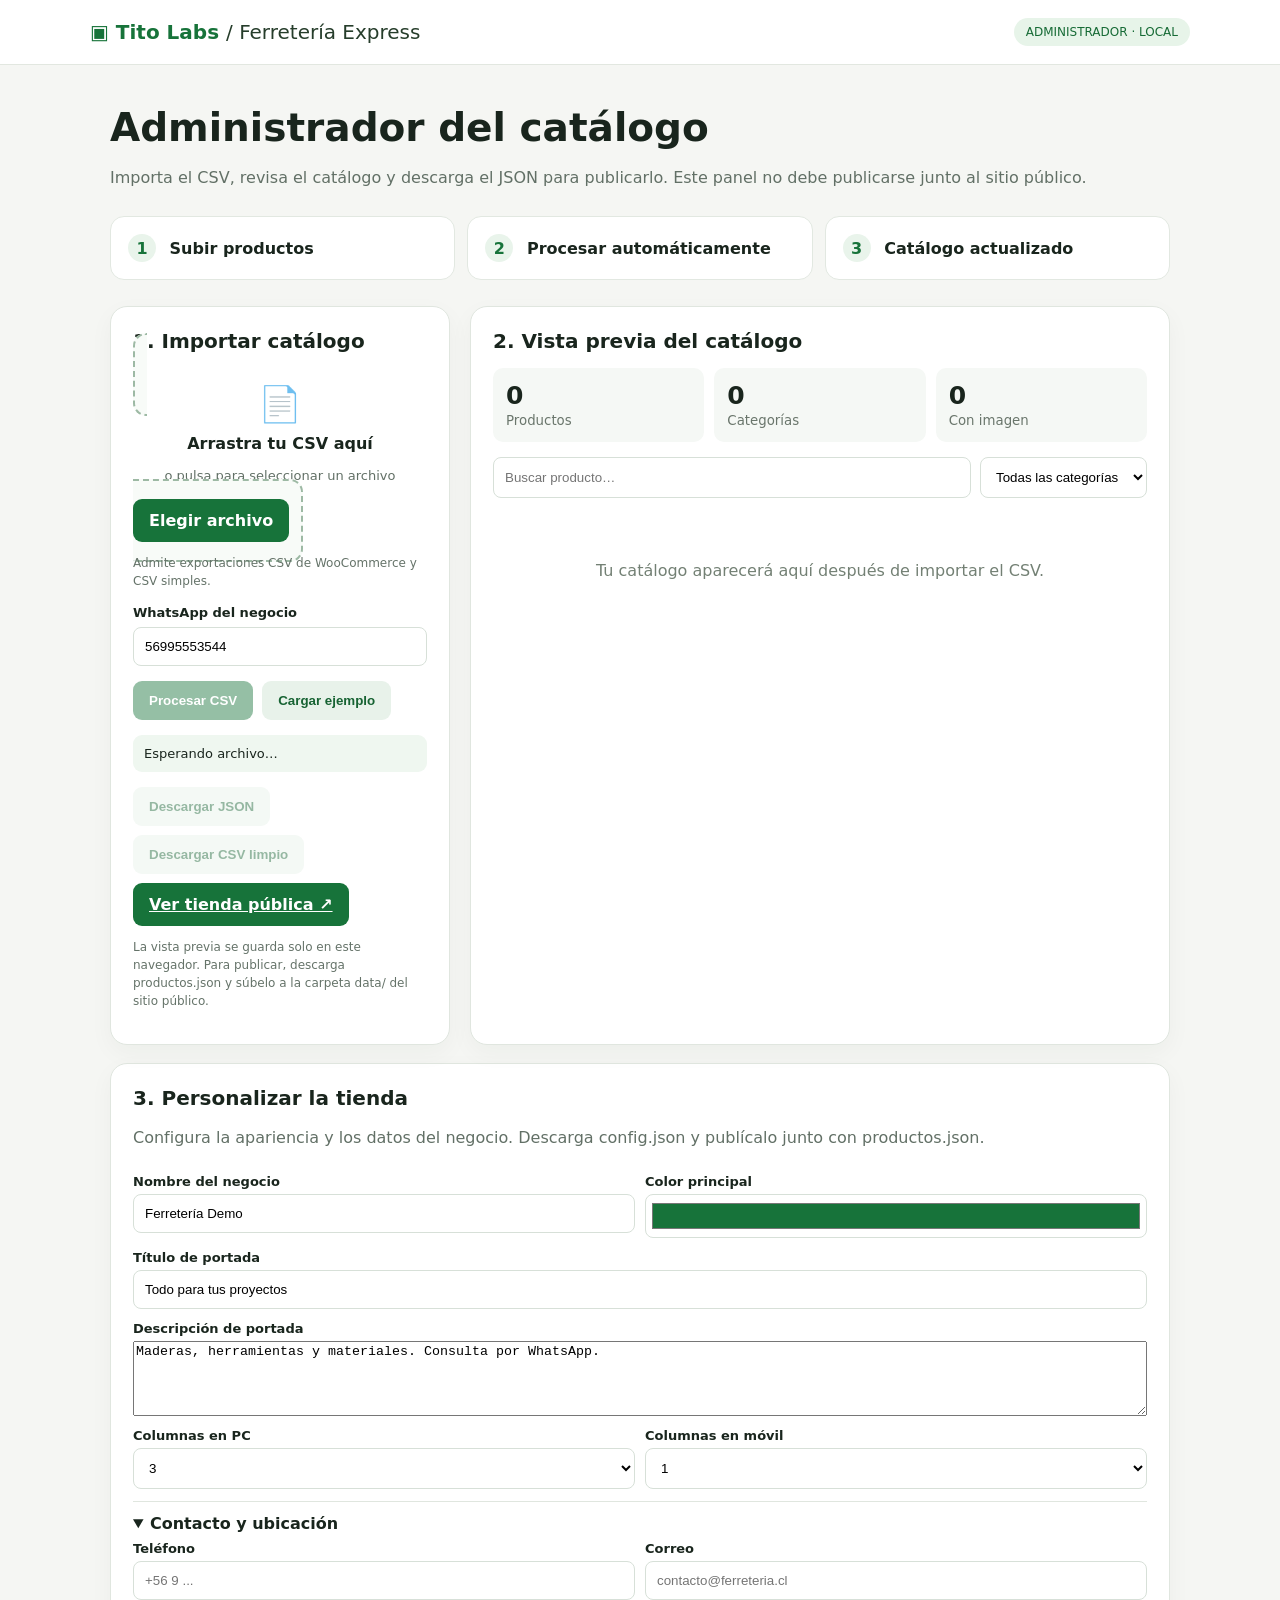
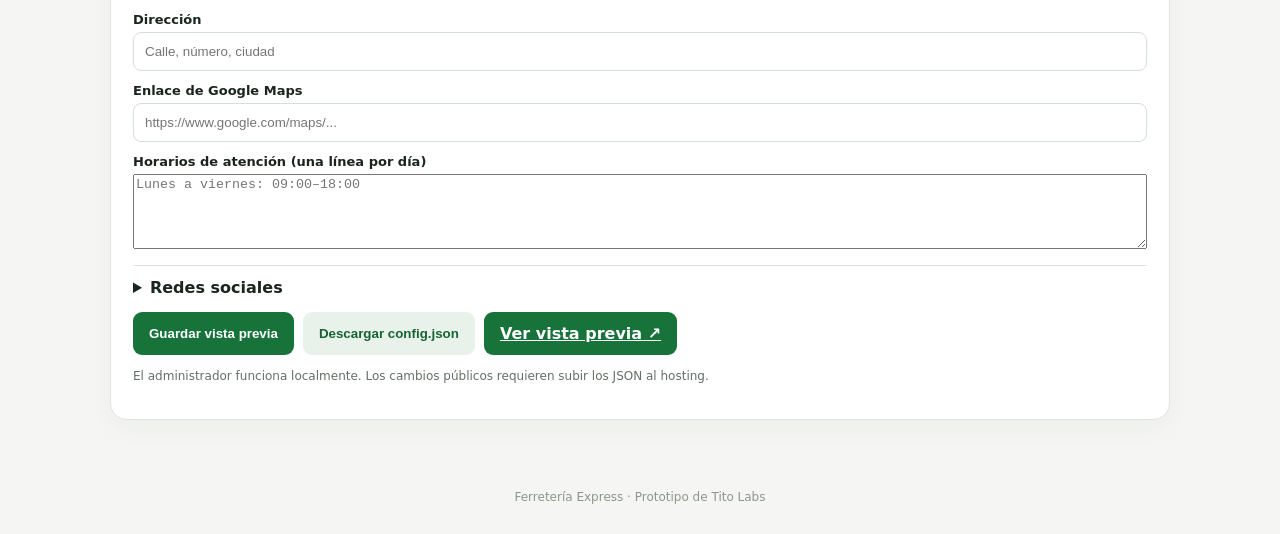
==== admin.html @ 62836f08 "primer comits" ====
<!doctype html><html lang="es"><head><meta charset="utf-8"><meta name="viewport" content="width=device-width, initial-scale=1"><title>Ferretería Express · Administrador</title><style>
:root{--green:#17733a;--bg:#f5f6f3;--ink:#19251d}*{box-sizing:border-box}body{margin:0;font-family:system-ui,-apple-system,Segoe UI,sans-serif;color:var(--ink);background:var(--bg)}header{background:#fff;border-bottom:1px solid #e2e7e0;padding:18px max(20px,calc((100vw - 1100px)/2));display:flex;align-items:center;justify-content:space-between;gap:12px}.logo{font-weight:900;color:var(--green);font-size:20px}.pill{font-size:12px;background:#e7f4e9;color:#176b36;padding:7px 12px;border-radius:30px}main{max-width:1100px;margin:40px auto;padding:0 20px}h1{font-size:clamp(27px,4vw,39px);margin:0 0 9px}p{color:#627066;line-height:1.5}.steps{display:grid;grid-template-columns:repeat(3,1fr);gap:12px;margin:26px 0}.step{padding:17px;border-radius:14px;background:white;border:1px solid #e2e8e1;font-weight:700}.step span{display:inline-grid;place-items:center;background:#e9f4eb;color:var(--green);width:28px;height:28px;border-radius:50%;margin-right:8px}.layout{display:grid;grid-template-columns:340px 1fr;gap:20px}.panel{background:white;border:1px solid #e0e6df;border-radius:17px;padding:22px;box-shadow:0 8px 25px #1a36220a}.panel h2{margin:0 0 12px;font-size:20px}.drop{border:2px dashed #9db9a4;border-radius:13px;text-align:center;padding:30px 12px;background:#f8fbf8;cursor:pointer}.drop.drag{background:#e5f4e8}.drop strong{display:block;margin:9px 0}button,.button{border:0;border-radius:9px;background:var(--green);color:white;padding:12px 16px;font-weight:750;cursor:pointer;display:inline-block}button:disabled{opacity:.45;cursor:not-allowed}.secondary{background:#e8f2ea;color:#176333}.actions{display:flex;gap:9px;flex-wrap:wrap;margin-top:15px}.hint{font-size:12px;color:#657369}.status{padding:11px;background:#eff7f0;border-radius:9px;font-size:13px;margin-top:15px;white-space:pre-wrap}.status.error{background:#fff0eb;color:#8c3d25}.stats{display:grid;grid-template-columns:repeat(3,1fr);gap:10px;margin:15px 0}.stat{padding:13px;background:#f5f8f5;border-radius:10px}.stat strong{font-size:25px;display:block}.stat small{color:#6a766c}.toolbar{display:flex;gap:9px;flex-wrap:wrap;margin:15px 0}input,select{border:1px solid #d7e0d8;border-radius:8px;padding:11px;background:white;min-width:0}input[type=search]{flex:1;min-width:140px}.products{display:grid;grid-template-columns:repeat(3,minmax(0,1fr));gap:12px}.product{border:1px solid #e1e7e0;border-radius:11px;overflow:hidden;min-width:0}.photo{height:130px;background:#eef2ec;display:grid;place-items:center;color:#718374;font-size:34px}.photo img{width:100%;height:100%;object-fit:contain}.product .info{padding:11px}.product b{font-size:13px;display:block;min-height:34px}.product small{display:block;color:#758277;margin:7px 0}.product a{display:block;background:var(--green);color:white;text-decoration:none;text-align:center;border-radius:7px;padding:9px;font-size:12px;font-weight:700}.empty{text-align:center;padding:48px 10px;color:#738074}.hidden{display:none}footer{text-align:center;color:#8b968c;font-size:12px;padding:30px}@media(max-width:800px){.layout{grid-template-columns:1fr}.steps{grid-template-columns:1fr}.products{grid-template-columns:repeat(2,minmax(0,1fr))}}@media(max-width:420px){.products{grid-template-columns:1fr}.stats{grid-template-columns:repeat(3,1fr)}.stat strong{font-size:20px}}
textarea{width:100%;min-height:75px;resize:vertical} .settings{margin-top:18px}.settings label{display:block;font-size:13px;font-weight:700;margin:12px 0 5px}.settings input,.settings select,.settings textarea{width:100%}.settings .pair{display:grid;grid-template-columns:1fr 1fr;gap:10px}.settings .pair label{margin-top:8px}.settings input[type=color]{height:44px;padding:4px}.settings details{margin-top:12px;border-top:1px solid #e0e6df;padding-top:12px}.settings summary{font-weight:800;cursor:pointer}.settings .note{font-size:12px;color:#627066}</style></head><body><header><div class="logo">▣ Tito Labs <span style="color:#263d2b;font-weight:500">/ Ferretería Express</span></div><span class="pill">ADMINISTRADOR · LOCAL</span></header><main><h1>Administrador del catálogo</h1><p>Importa el CSV, revisa el catálogo y descarga el JSON para publicarlo. Este panel no debe publicarse junto al sitio público.</p><div class="steps"><div class="step"><span>1</span> Subir productos</div><div class="step"><span>2</span> Procesar automáticamente</div><div class="step"><span>3</span> Catálogo actualizado</div></div><div class="layout"><section class="panel"><h2>1. Importar catálogo</h2><label class="drop" id="drop" for="file"><div style="font-size:35px">📄</div><strong>Arrastra tu CSV aquí</strong><p style="font-size:13px">o pulsa para seleccionar un archivo</p><span class="button">Elegir archivo</span></label><input class="hidden" id="file" type="file" accept=".csv,text/csv"><p class="hint" id="filename">Admite exportaciones CSV de WooCommerce y CSV simples.</p><label for="whatsapp" style="font-weight:700;font-size:13px">WhatsApp del negocio</label><input id="whatsapp" placeholder="56995553544" value="56995553544" style="width:100%;margin-top:6px"><div class="actions"><button id="process" disabled>Procesar CSV</button><button class="secondary" id="sample">Cargar ejemplo</button></div><div class="status" id="status">Esperando archivo…</div><div class="actions"><button class="secondary" id="json" disabled>Descargar JSON</button><button class="secondary" id="csv" disabled>Descargar CSV limpio</button><a class="button" href="index.html" target="_blank">Ver tienda pública ↗</a></div><p class="hint">La vista previa se guarda solo en este navegador. Para publicar, descarga productos.json y súbelo a la carpeta data/ del sitio público.</p></section><section class="panel"><h2>2. Vista previa del catálogo</h2><div class="stats"><div class="stat"><strong id="count">0</strong><small>Productos</small></div><div class="stat"><strong id="cats">0</strong><small>Categorías</small></div><div class="stat"><strong id="images">0</strong><small>Con imagen</small></div></div><div class="toolbar"><input id="search" type="search" placeholder="Buscar producto…"><select id="category"><option value="">Todas las categorías</option></select></div><div class="products" id="products"><div class="empty" style="grid-column:1/-1">Tu catálogo aparecerá aquí después de importar el CSV.</div></div></section></div><section class="panel settings"><h2>3. Personalizar la tienda</h2><p>Configura la apariencia y los datos del negocio. Descarga config.json y publícalo junto con productos.json.</p><div class="pair"><div><label for="business">Nombre del negocio</label><input id="business" value="Ferretería Demo"></div><div><label for="primary">Color principal</label><input type="color" id="primary" value="#17733a"></div></div><label for="title">Título de portada</label><input id="title" value="Todo para tus proyectos"><label for="description">Descripción de portada</label><textarea id="description">Maderas, herramientas y materiales. Consulta por WhatsApp.</textarea><div class="pair"><div><label for="desktopCols">Columnas en PC</label><select id="desktopCols"><option>2</option><option selected>3</option><option>4</option><option>5</option></select></div><div><label for="mobileCols">Columnas en móvil</label><select id="mobileCols"><option selected>1</option><option>2</option></select></div></div><details open><summary>Contacto y ubicación</summary><div class="pair"><div><label for="phone">Teléfono</label><input id="phone" placeholder="+56 9 ..."></div><div><label for="email">Correo</label><input id="email" type="email" placeholder="contacto@ferreteria.cl"></div></div><label for="address">Dirección</label><input id="address" placeholder="Calle, número, ciudad"><label for="maps">Enlace de Google Maps</label><input id="maps" type="url" placeholder="https://www.google.com/maps/..."><label for="hours">Horarios de atención (una línea por día)</label><textarea id="hours" placeholder="Lunes a viernes: 09:00–18:00"></textarea></details><details><summary>Redes sociales</summary><label for="instagram">Instagram</label><input id="instagram" type="url" placeholder="https://instagram.com/..."><label for="facebook">Facebook</label><input id="facebook" type="url" placeholder="https://facebook.com/..."><label for="tiktok">TikTok</label><input id="tiktok" type="url" placeholder="https://tiktok.com/@..."></details><div class="actions"><button id="saveConfig">Guardar vista previa</button><button id="downloadConfig" class="secondary">Descargar config.json</button><a class="button" href="index.html?preview=1" target="_blank">Ver vista previa ↗</a></div><p class="note">El administrador funciona localmente. Los cambios públicos requieren subir los JSON al hosting.</p></section></main><footer>Ferretería Express · Prototipo de Tito Labs</footer><script>
let source='',data=[];const $=id=>document.getElementById(id);const clean=s=>String(s??'').trim();const norm=s=>clean(s).normalize('NFD').replace(/[\u0300-\u036f]/g,'').toLowerCase().replace(/[^a-z0-9]/g,'');const escapeHTML=s=>clean(s).replace(/[&<>"']/g,c=>({'&':'&amp;','<':'&lt;','>':'&gt;','"':'&quot;',"'":'&#39;'}[c]));
function parseCSV(text){text=text.replace(/^\uFEFF/,'');let rows=[],row=[],field='',quote=false;for(let i=0;i<text.length;i++){let c=text[i];if(quote){if(c==='"'&&text[i+1]==='"'){field+='"';i++}else if(c==='"')quote=false;else field+=c}else if(c==='"')quote=true;else if(c===','||c===';'&&false){row.push(field);field=''}else if(c==='\n'||c==='\r'){if(c==='\r'&&text[i+1]==='\n')i++;row.push(field);if(row.some(x=>x.trim()))rows.push(row);row=[];field=''}else field+=c}row.push(field);if(row.some(x=>x.trim()))rows.push(row);return rows}
function delimiter(text){let line=text.split(/\r?\n/)[0]||'';return (line.match(/;/g)||[]).length>(line.match(/,/g)||[]).length?';':','}
function parse(text){let d=delimiter(text);if(d===';'){let out='',q=false;for(let i=0;i<text.length;i++){let c=text[i];if(c==='"'){out+=c;if(q&&text[i+1]==='"'){out+='"';i++}else q=!q}else out+=c===';'&&!q?',':c}text=out}return parseCSV(text)}
function get(row,headers,names){for(let name of names){let i=headers.indexOf(norm(name));if(i>=0&&clean(row[i]))return clean(row[i])}return ''}
function convert(text){let rows=parse(text);if(rows.length<2)throw Error('El archivo no contiene productos.');let h=rows.shift().map(norm);if(!['nombre','name','productname','titulo'].some(k=>h.includes(k)))throw Error('No encontré la columna Nombre. Exporta el CSV desde WooCommerce o incluye Nombre.');let skipped=0;let result=rows.map((r,i)=>{let name=get(r,h,['Nombre','Name','Product name','Titulo']);if(!name){skipped++;return null}let cat=get(r,h,['Categorias','Categories','Categoria','Category'])||'General';let rawImages=get(r,h,['Imagenes','Images','Imagen','Image']);let price=get(r,h,['Precio normal','Regular price','Precio','Price']);if(!price)price=get(r,h,['Precio rebajado','Sale price']);let desc=get(r,h,['Descripcion corta','Short description','Descripcion','Description']);let fullDesc=get(r,h,['Descripcion','Description','Descripcion larga','Long description'])||desc;let id=get(r,h,['ID','SKU','Codigo'])||String(i+1);return {id,nombre:name,categorias:cat.split(',').map(x=>x.trim()).filter(Boolean),descripcion:desc,descripcionCompleta:fullDesc,imagen:rawImages.split(',')[0]?.trim()||'',precio:price}}).filter(Boolean);return {result,skipped}}
function status(msg,error=false){$('status').textContent=msg;$('status').className='status'+(error?' error':'')}
function render(){let categories=[...new Set(data.flatMap(p=>p.categorias))].sort((a,b)=>a.localeCompare(b,'es'));$('count').textContent=data.length;$('cats').textContent=categories.length;$('images').textContent=data.filter(p=>p.imagen).length;let current=$('category').value;$('category').innerHTML='<option value="">Todas las categorías</option>'+categories.map(c=>`<option value="${escapeHTML(c)}">${escapeHTML(c)}</option>`).join('');$('category').value=categories.includes(current)?current:'';filter()}
function filter(){let q=norm($('search').value),c=$('category').value;let visible=data.filter(p=>(!q||norm(p.nombre+' '+p.descripcion+' '+p.categorias.join(' ')).includes(q))&&(!c||p.categorias.includes(c)));$('products').innerHTML=visible.length?visible.slice(0,120).map(p=>{let wa=($('whatsapp').value||'').replace(/\D/g,'');let msg=encodeURIComponent('Hola, quisiera cotizar: '+p.nombre);let safeImage=/^https?:\/\//i.test(p.imagen)?p.imagen:'';return `<article class="product"><div class="photo">${safeImage?`<img loading="lazy" src="${escapeHTML(safeImage)}" alt="${escapeHTML(p.nombre)}" onerror="this.replaceWith(document.createTextNode('📦'))">`:'📦'}</div><div class="info"><b>${escapeHTML(p.nombre)}</b><small>${escapeHTML(p.categorias.join(' · '))}</small><a href="https://wa.me/${wa}?text=${msg}" target="_blank" rel="noopener">Cotizar por WhatsApp ↗</a></div></article>`}).join(''):'<div class="empty" style="grid-column:1/-1">No hay productos para mostrar.</div>';if(visible.length>120)$('products').insertAdjacentHTML('beforeend',`<p style="grid-column:1/-1">Mostrando 120 de ${visible.length} productos. Usa el buscador para filtrar.</p>`)}
$('file').addEventListener('change',async e=>{let f=e.target.files[0];if(!f)return;source=await f.text();$('filename').textContent=f.name+' · '+Math.round(f.size/1024)+' KB';$('process').disabled=false;status('Archivo cargado. Pulsa «Procesar CSV».')});$('process').onclick=()=>{try{let x=convert(source);data=x.result;if(!data.length)throw Error('No se encontraron productos válidos.');render();$('json').disabled=$('csv').disabled=false;localStorage.setItem('ferreteria_catalogo',JSON.stringify(data));localStorage.setItem('ferreteria_whatsapp',$('whatsapp').value);status(`✓ ${data.length} productos importados.\n✓ Categorías generadas automáticamente.\n${x.skipped?'⚠ '+x.skipped+' filas sin nombre omitidas.':''}\n✓ Catálogo actualizado.`)}catch(e){status(e.message,true)}};$('search').oninput=filter;$('category').onchange=filter;$('whatsapp').oninput=()=>{localStorage.setItem('ferreteria_whatsapp',$('whatsapp').value);filter()};
function download(name,text,type){let a=document.createElement('a'),url=URL.createObjectURL(new Blob([text],{type}));a.href=url;a.download=name;a.click();setTimeout(()=>URL.revokeObjectURL(url),1000)}$('json').onclick=()=>download('productos.json',JSON.stringify(data,null,2),'application/json');function csvCell(x){let s=String(x??'');return '"'+s.replace(/"/g,'""')+'"'}$('csv').onclick=()=>download('productos-limpios.csv','\uFEFF'+['ID,Nombre,Categorías,Descripción,Imagen,Precio',...data.map(p=>[p.id,p.nombre,p.categorias.join(', '),p.descripcion,p.imagen,p.precio].map(csvCell).join(','))].join('\r\n'),'text/csv;charset=utf-8');$('sample').onclick=()=>{source='ID,Nombre,Categorías,Descripción,Imágenes\n1,"Tapa 1 x 4 x 3,20 mts","Maderas, Maderas > Cepilladas","Madera cepillada para proyectos",\n2,"Piso 1 x 4 x 3,20 mts","Maderas > Pisos","Piso de madera cepillada",\n3,"Martillo carpintero","Herramientas","Herramienta de mano",';$('filename').textContent='ejemplo.csv';$('process').disabled=false;$('process').click()};let drop=$('drop');drop.ondragover=e=>{e.preventDefault();drop.classList.add('drag')};drop.ondragleave=()=>drop.classList.remove('drag');drop.ondrop=async e=>{e.preventDefault();drop.classList.remove('drag');let f=e.dataTransfer.files[0];if(!f)return;source=await f.text();$('filename').textContent=f.name;$('process').disabled=false;status('Archivo cargado. Pulsa «Procesar CSV».')};
const settingIds=['business','primary','title','description','desktopCols','mobileCols','phone','email','address','maps','hours','instagram','facebook','tiktok'];const fields={business:'nombre',primary:'color',title:'titulo',description:'descripcion',desktopCols:'columnasPC',mobileCols:'columnasMobile',phone:'telefono',email:'email',address:'direccion',maps:'mapa',hours:'horarios',instagram:'instagram',facebook:'facebook',tiktok:'tiktok'};function configData(){let o={};for(let id of settingIds)o[fields[id]]=$(id).value.trim();o.columnasPC=Number(o.columnasPC);o.columnasMobile=Number(o.columnasMobile);o.whatsapp=$('whatsapp').value.trim();return o}function saveConfig(){let c=configData();localStorage.setItem('ferreteria_config_preview',JSON.stringify(c));status('✓ Configuración guardada en este navegador. Abre la vista previa o descarga config.json.');return c}try{let c=JSON.parse(localStorage.getItem('ferreteria_config_preview')||'null');if(c){for(let id of settingIds){if(c[fields[id]]!==undefined)$(id).value=c[fields[id]]}$('whatsapp').value=c.whatsapp||$('whatsapp').value}}catch(e){}$('saveConfig').onclick=saveConfig;$('downloadConfig').onclick=()=>download('config.json',JSON.stringify(saveConfig(),null,2),'application/json');</script></body></html>
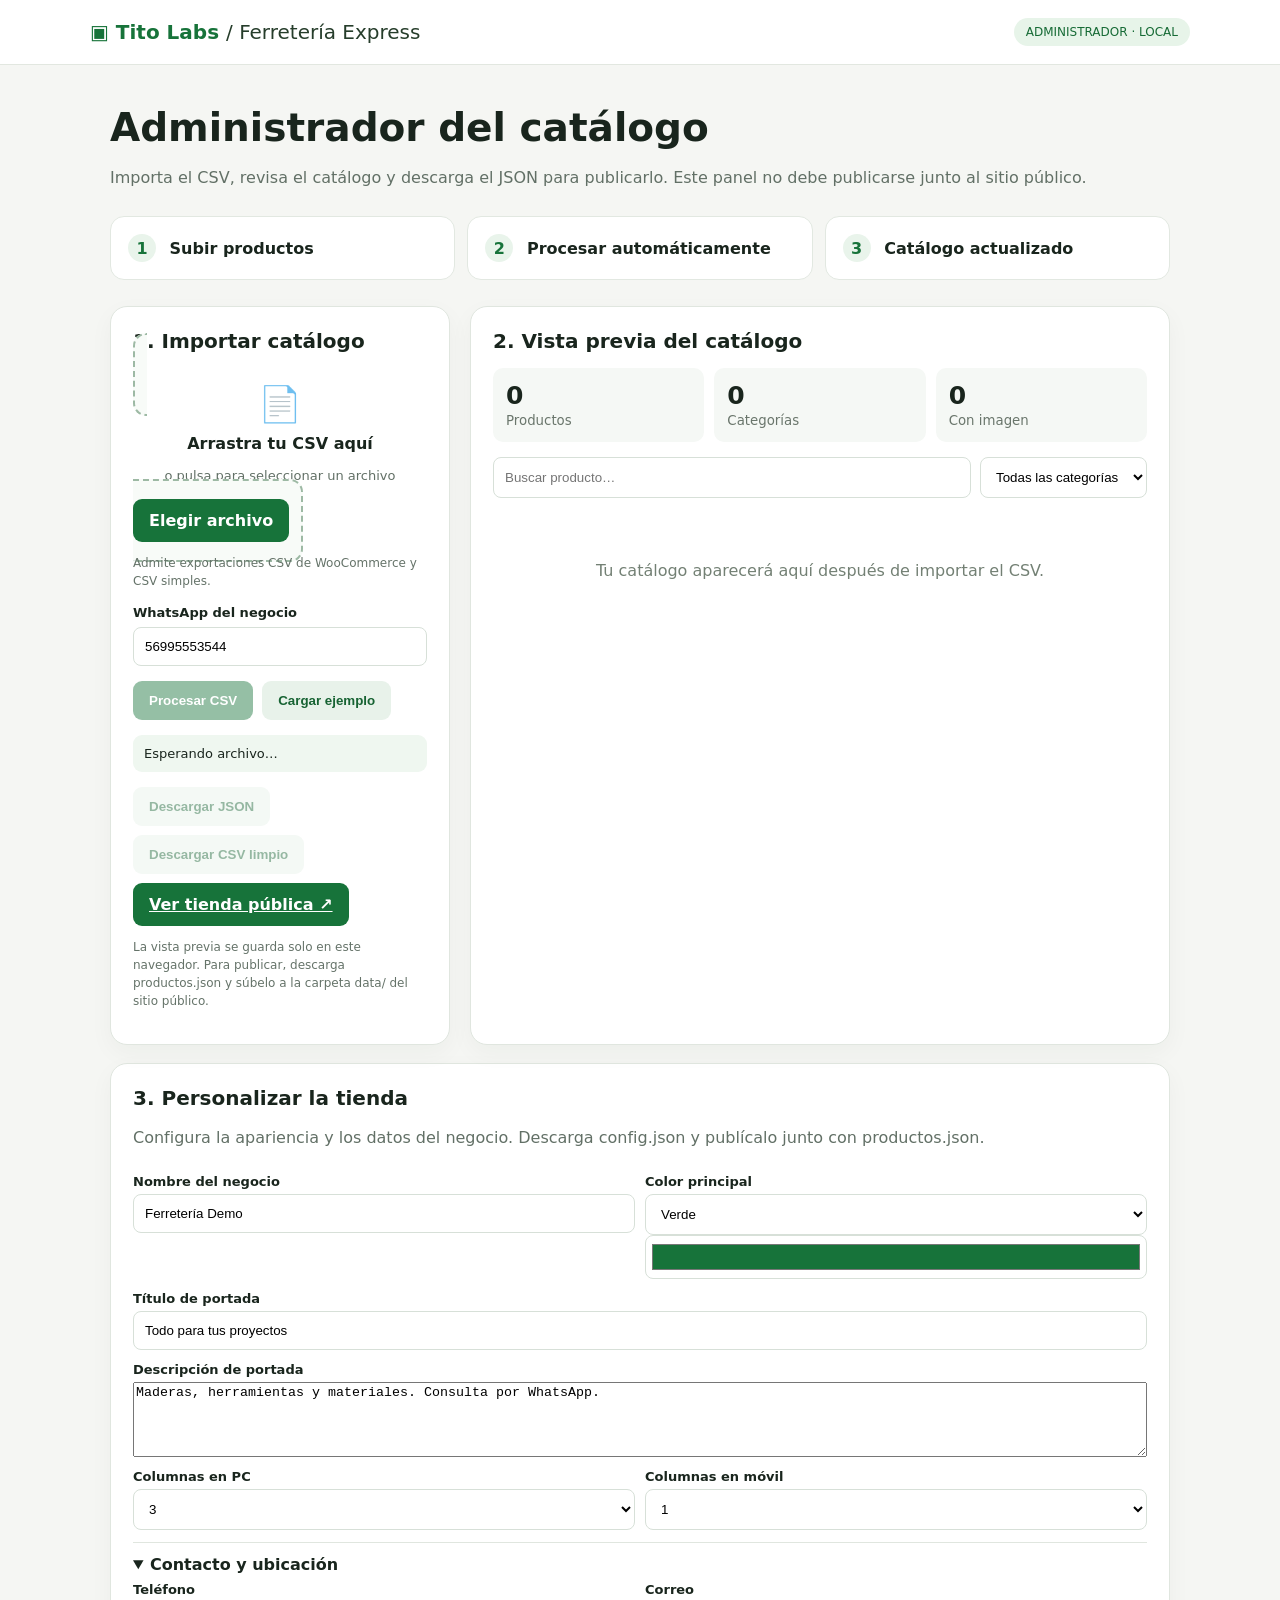
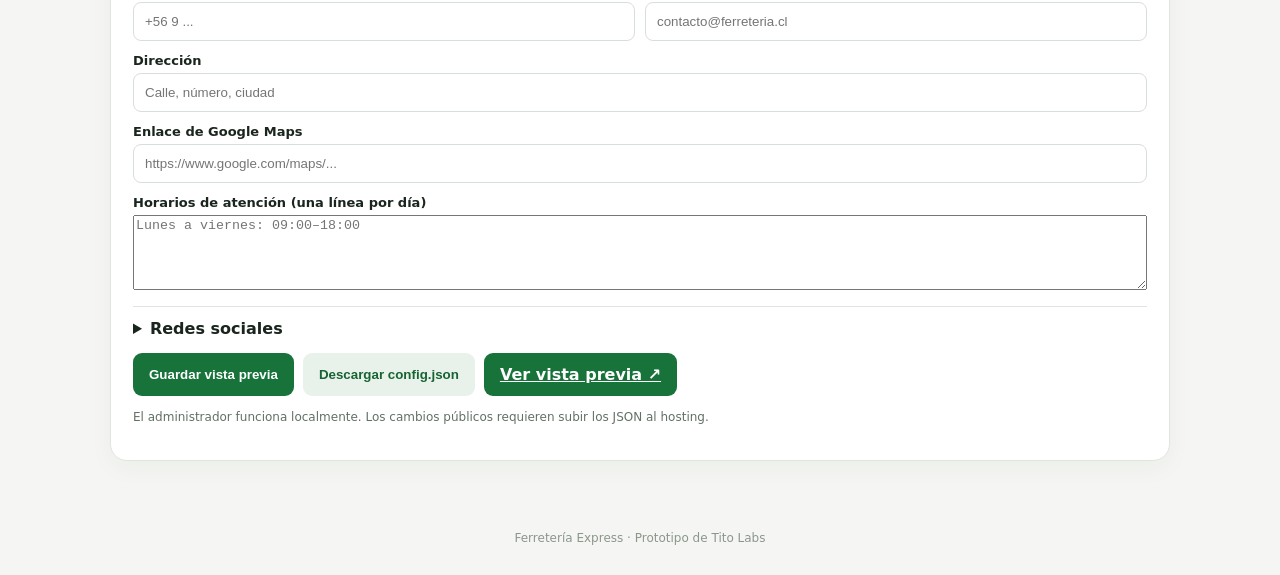
==== commit 3297500e: "Update admin.html SELECIONO DE COLOR PREDETERMINADO" ====
--- a/admin.html
+++ b/admin.html
@@ -1,15 +1,789 @@
-<!doctype html><html lang="es"><head><meta charset="utf-8"><meta name="viewport" content="width=device-width, initial-scale=1"><title>Ferretería Express · Administrador</title><style>
-:root{--green:#17733a;--bg:#f5f6f3;--ink:#19251d}*{box-sizing:border-box}body{margin:0;font-family:system-ui,-apple-system,Segoe UI,sans-serif;color:var(--ink);background:var(--bg)}header{background:#fff;border-bottom:1px solid #e2e7e0;padding:18px max(20px,calc((100vw - 1100px)/2));display:flex;align-items:center;justify-content:space-between;gap:12px}.logo{font-weight:900;color:var(--green);font-size:20px}.pill{font-size:12px;background:#e7f4e9;color:#176b36;padding:7px 12px;border-radius:30px}main{max-width:1100px;margin:40px auto;padding:0 20px}h1{font-size:clamp(27px,4vw,39px);margin:0 0 9px}p{color:#627066;line-height:1.5}.steps{display:grid;grid-template-columns:repeat(3,1fr);gap:12px;margin:26px 0}.step{padding:17px;border-radius:14px;background:white;border:1px solid #e2e8e1;font-weight:700}.step span{display:inline-grid;place-items:center;background:#e9f4eb;color:var(--green);width:28px;height:28px;border-radius:50%;margin-right:8px}.layout{display:grid;grid-template-columns:340px 1fr;gap:20px}.panel{background:white;border:1px solid #e0e6df;border-radius:17px;padding:22px;box-shadow:0 8px 25px #1a36220a}.panel h2{margin:0 0 12px;font-size:20px}.drop{border:2px dashed #9db9a4;border-radius:13px;text-align:center;padding:30px 12px;background:#f8fbf8;cursor:pointer}.drop.drag{background:#e5f4e8}.drop strong{display:block;margin:9px 0}button,.button{border:0;border-radius:9px;background:var(--green);color:white;padding:12px 16px;font-weight:750;cursor:pointer;display:inline-block}button:disabled{opacity:.45;cursor:not-allowed}.secondary{background:#e8f2ea;color:#176333}.actions{display:flex;gap:9px;flex-wrap:wrap;margin-top:15px}.hint{font-size:12px;color:#657369}.status{padding:11px;background:#eff7f0;border-radius:9px;font-size:13px;margin-top:15px;white-space:pre-wrap}.status.error{background:#fff0eb;color:#8c3d25}.stats{display:grid;grid-template-columns:repeat(3,1fr);gap:10px;margin:15px 0}.stat{padding:13px;background:#f5f8f5;border-radius:10px}.stat strong{font-size:25px;display:block}.stat small{color:#6a766c}.toolbar{display:flex;gap:9px;flex-wrap:wrap;margin:15px 0}input,select{border:1px solid #d7e0d8;border-radius:8px;padding:11px;background:white;min-width:0}input[type=search]{flex:1;min-width:140px}.products{display:grid;grid-template-columns:repeat(3,minmax(0,1fr));gap:12px}.product{border:1px solid #e1e7e0;border-radius:11px;overflow:hidden;min-width:0}.photo{height:130px;background:#eef2ec;display:grid;place-items:center;color:#718374;font-size:34px}.photo img{width:100%;height:100%;object-fit:contain}.product .info{padding:11px}.product b{font-size:13px;display:block;min-height:34px}.product small{display:block;color:#758277;margin:7px 0}.product a{display:block;background:var(--green);color:white;text-decoration:none;text-align:center;border-radius:7px;padding:9px;font-size:12px;font-weight:700}.empty{text-align:center;padding:48px 10px;color:#738074}.hidden{display:none}footer{text-align:center;color:#8b968c;font-size:12px;padding:30px}@media(max-width:800px){.layout{grid-template-columns:1fr}.steps{grid-template-columns:1fr}.products{grid-template-columns:repeat(2,minmax(0,1fr))}}@media(max-width:420px){.products{grid-template-columns:1fr}.stats{grid-template-columns:repeat(3,1fr)}.stat strong{font-size:20px}}
-textarea{width:100%;min-height:75px;resize:vertical} .settings{margin-top:18px}.settings label{display:block;font-size:13px;font-weight:700;margin:12px 0 5px}.settings input,.settings select,.settings textarea{width:100%}.settings .pair{display:grid;grid-template-columns:1fr 1fr;gap:10px}.settings .pair label{margin-top:8px}.settings input[type=color]{height:44px;padding:4px}.settings details{margin-top:12px;border-top:1px solid #e0e6df;padding-top:12px}.settings summary{font-weight:800;cursor:pointer}.settings .note{font-size:12px;color:#627066}</style></head><body><header><div class="logo">▣ Tito Labs <span style="color:#263d2b;font-weight:500">/ Ferretería Express</span></div><span class="pill">ADMINISTRADOR · LOCAL</span></header><main><h1>Administrador del catálogo</h1><p>Importa el CSV, revisa el catálogo y descarga el JSON para publicarlo. Este panel no debe publicarse junto al sitio público.</p><div class="steps"><div class="step"><span>1</span> Subir productos</div><div class="step"><span>2</span> Procesar automáticamente</div><div class="step"><span>3</span> Catálogo actualizado</div></div><div class="layout"><section class="panel"><h2>1. Importar catálogo</h2><label class="drop" id="drop" for="file"><div style="font-size:35px">📄</div><strong>Arrastra tu CSV aquí</strong><p style="font-size:13px">o pulsa para seleccionar un archivo</p><span class="button">Elegir archivo</span></label><input class="hidden" id="file" type="file" accept=".csv,text/csv"><p class="hint" id="filename">Admite exportaciones CSV de WooCommerce y CSV simples.</p><label for="whatsapp" style="font-weight:700;font-size:13px">WhatsApp del negocio</label><input id="whatsapp" placeholder="56995553544" value="56995553544" style="width:100%;margin-top:6px"><div class="actions"><button id="process" disabled>Procesar CSV</button><button class="secondary" id="sample">Cargar ejemplo</button></div><div class="status" id="status">Esperando archivo…</div><div class="actions"><button class="secondary" id="json" disabled>Descargar JSON</button><button class="secondary" id="csv" disabled>Descargar CSV limpio</button><a class="button" href="index.html" target="_blank">Ver tienda pública ↗</a></div><p class="hint">La vista previa se guarda solo en este navegador. Para publicar, descarga productos.json y súbelo a la carpeta data/ del sitio público.</p></section><section class="panel"><h2>2. Vista previa del catálogo</h2><div class="stats"><div class="stat"><strong id="count">0</strong><small>Productos</small></div><div class="stat"><strong id="cats">0</strong><small>Categorías</small></div><div class="stat"><strong id="images">0</strong><small>Con imagen</small></div></div><div class="toolbar"><input id="search" type="search" placeholder="Buscar producto…"><select id="category"><option value="">Todas las categorías</option></select></div><div class="products" id="products"><div class="empty" style="grid-column:1/-1">Tu catálogo aparecerá aquí después de importar el CSV.</div></div></section></div><section class="panel settings"><h2>3. Personalizar la tienda</h2><p>Configura la apariencia y los datos del negocio. Descarga config.json y publícalo junto con productos.json.</p><div class="pair"><div><label for="business">Nombre del negocio</label><input id="business" value="Ferretería Demo"></div><div><label for="primary">Color principal</label><input type="color" id="primary" value="#17733a"></div></div><label for="title">Título de portada</label><input id="title" value="Todo para tus proyectos"><label for="description">Descripción de portada</label><textarea id="description">Maderas, herramientas y materiales. Consulta por WhatsApp.</textarea><div class="pair"><div><label for="desktopCols">Columnas en PC</label><select id="desktopCols"><option>2</option><option selected>3</option><option>4</option><option>5</option></select></div><div><label for="mobileCols">Columnas en móvil</label><select id="mobileCols"><option selected>1</option><option>2</option></select></div></div><details open><summary>Contacto y ubicación</summary><div class="pair"><div><label for="phone">Teléfono</label><input id="phone" placeholder="+56 9 ..."></div><div><label for="email">Correo</label><input id="email" type="email" placeholder="contacto@ferreteria.cl"></div></div><label for="address">Dirección</label><input id="address" placeholder="Calle, número, ciudad"><label for="maps">Enlace de Google Maps</label><input id="maps" type="url" placeholder="https://www.google.com/maps/..."><label for="hours">Horarios de atención (una línea por día)</label><textarea id="hours" placeholder="Lunes a viernes: 09:00–18:00"></textarea></details><details><summary>Redes sociales</summary><label for="instagram">Instagram</label><input id="instagram" type="url" placeholder="https://instagram.com/..."><label for="facebook">Facebook</label><input id="facebook" type="url" placeholder="https://facebook.com/..."><label for="tiktok">TikTok</label><input id="tiktok" type="url" placeholder="https://tiktok.com/@..."></details><div class="actions"><button id="saveConfig">Guardar vista previa</button><button id="downloadConfig" class="secondary">Descargar config.json</button><a class="button" href="index.html?preview=1" target="_blank">Ver vista previa ↗</a></div><p class="note">El administrador funciona localmente. Los cambios públicos requieren subir los JSON al hosting.</p></section></main><footer>Ferretería Express · Prototipo de Tito Labs</footer><script>
-let source='',data=[];const $=id=>document.getElementById(id);const clean=s=>String(s??'').trim();const norm=s=>clean(s).normalize('NFD').replace(/[\u0300-\u036f]/g,'').toLowerCase().replace(/[^a-z0-9]/g,'');const escapeHTML=s=>clean(s).replace(/[&<>"']/g,c=>({'&':'&amp;','<':'&lt;','>':'&gt;','"':'&quot;',"'":'&#39;'}[c]));
-function parseCSV(text){text=text.replace(/^\uFEFF/,'');let rows=[],row=[],field='',quote=false;for(let i=0;i<text.length;i++){let c=text[i];if(quote){if(c==='"'&&text[i+1]==='"'){field+='"';i++}else if(c==='"')quote=false;else field+=c}else if(c==='"')quote=true;else if(c===','||c===';'&&false){row.push(field);field=''}else if(c==='\n'||c==='\r'){if(c==='\r'&&text[i+1]==='\n')i++;row.push(field);if(row.some(x=>x.trim()))rows.push(row);row=[];field=''}else field+=c}row.push(field);if(row.some(x=>x.trim()))rows.push(row);return rows}
-function delimiter(text){let line=text.split(/\r?\n/)[0]||'';return (line.match(/;/g)||[]).length>(line.match(/,/g)||[]).length?';':','}
-function parse(text){let d=delimiter(text);if(d===';'){let out='',q=false;for(let i=0;i<text.length;i++){let c=text[i];if(c==='"'){out+=c;if(q&&text[i+1]==='"'){out+='"';i++}else q=!q}else out+=c===';'&&!q?',':c}text=out}return parseCSV(text)}
-function get(row,headers,names){for(let name of names){let i=headers.indexOf(norm(name));if(i>=0&&clean(row[i]))return clean(row[i])}return ''}
-function convert(text){let rows=parse(text);if(rows.length<2)throw Error('El archivo no contiene productos.');let h=rows.shift().map(norm);if(!['nombre','name','productname','titulo'].some(k=>h.includes(k)))throw Error('No encontré la columna Nombre. Exporta el CSV desde WooCommerce o incluye Nombre.');let skipped=0;let result=rows.map((r,i)=>{let name=get(r,h,['Nombre','Name','Product name','Titulo']);if(!name){skipped++;return null}let cat=get(r,h,['Categorias','Categories','Categoria','Category'])||'General';let rawImages=get(r,h,['Imagenes','Images','Imagen','Image']);let price=get(r,h,['Precio normal','Regular price','Precio','Price']);if(!price)price=get(r,h,['Precio rebajado','Sale price']);let desc=get(r,h,['Descripcion corta','Short description','Descripcion','Description']);let fullDesc=get(r,h,['Descripcion','Description','Descripcion larga','Long description'])||desc;let id=get(r,h,['ID','SKU','Codigo'])||String(i+1);return {id,nombre:name,categorias:cat.split(',').map(x=>x.trim()).filter(Boolean),descripcion:desc,descripcionCompleta:fullDesc,imagen:rawImages.split(',')[0]?.trim()||'',precio:price}}).filter(Boolean);return {result,skipped}}
-function status(msg,error=false){$('status').textContent=msg;$('status').className='status'+(error?' error':'')}
-function render(){let categories=[...new Set(data.flatMap(p=>p.categorias))].sort((a,b)=>a.localeCompare(b,'es'));$('count').textContent=data.length;$('cats').textContent=categories.length;$('images').textContent=data.filter(p=>p.imagen).length;let current=$('category').value;$('category').innerHTML='<option value="">Todas las categorías</option>'+categories.map(c=>`<option value="${escapeHTML(c)}">${escapeHTML(c)}</option>`).join('');$('category').value=categories.includes(current)?current:'';filter()}
-function filter(){let q=norm($('search').value),c=$('category').value;let visible=data.filter(p=>(!q||norm(p.nombre+' '+p.descripcion+' '+p.categorias.join(' ')).includes(q))&&(!c||p.categorias.includes(c)));$('products').innerHTML=visible.length?visible.slice(0,120).map(p=>{let wa=($('whatsapp').value||'').replace(/\D/g,'');let msg=encodeURIComponent('Hola, quisiera cotizar: '+p.nombre);let safeImage=/^https?:\/\//i.test(p.imagen)?p.imagen:'';return `<article class="product"><div class="photo">${safeImage?`<img loading="lazy" src="${escapeHTML(safeImage)}" alt="${escapeHTML(p.nombre)}" onerror="this.replaceWith(document.createTextNode('📦'))">`:'📦'}</div><div class="info"><b>${escapeHTML(p.nombre)}</b><small>${escapeHTML(p.categorias.join(' · '))}</small><a href="https://wa.me/${wa}?text=${msg}" target="_blank" rel="noopener">Cotizar por WhatsApp ↗</a></div></article>`}).join(''):'<div class="empty" style="grid-column:1/-1">No hay productos para mostrar.</div>';if(visible.length>120)$('products').insertAdjacentHTML('beforeend',`<p style="grid-column:1/-1">Mostrando 120 de ${visible.length} productos. Usa el buscador para filtrar.</p>`)}
-$('file').addEventListener('change',async e=>{let f=e.target.files[0];if(!f)return;source=await f.text();$('filename').textContent=f.name+' · '+Math.round(f.size/1024)+' KB';$('process').disabled=false;status('Archivo cargado. Pulsa «Procesar CSV».')});$('process').onclick=()=>{try{let x=convert(source);data=x.result;if(!data.length)throw Error('No se encontraron productos válidos.');render();$('json').disabled=$('csv').disabled=false;localStorage.setItem('ferreteria_catalogo',JSON.stringify(data));localStorage.setItem('ferreteria_whatsapp',$('whatsapp').value);status(`✓ ${data.length} productos importados.\n✓ Categorías generadas automáticamente.\n${x.skipped?'⚠ '+x.skipped+' filas sin nombre omitidas.':''}\n✓ Catálogo actualizado.`)}catch(e){status(e.message,true)}};$('search').oninput=filter;$('category').onchange=filter;$('whatsapp').oninput=()=>{localStorage.setItem('ferreteria_whatsapp',$('whatsapp').value);filter()};
-function download(name,text,type){let a=document.createElement('a'),url=URL.createObjectURL(new Blob([text],{type}));a.href=url;a.download=name;a.click();setTimeout(()=>URL.revokeObjectURL(url),1000)}$('json').onclick=()=>download('productos.json',JSON.stringify(data,null,2),'application/json');function csvCell(x){let s=String(x??'');return '"'+s.replace(/"/g,'""')+'"'}$('csv').onclick=()=>download('productos-limpios.csv','\uFEFF'+['ID,Nombre,Categorías,Descripción,Imagen,Precio',...data.map(p=>[p.id,p.nombre,p.categorias.join(', '),p.descripcion,p.imagen,p.precio].map(csvCell).join(','))].join('\r\n'),'text/csv;charset=utf-8');$('sample').onclick=()=>{source='ID,Nombre,Categorías,Descripción,Imágenes\n1,"Tapa 1 x 4 x 3,20 mts","Maderas, Maderas > Cepilladas","Madera cepillada para proyectos",\n2,"Piso 1 x 4 x 3,20 mts","Maderas > Pisos","Piso de madera cepillada",\n3,"Martillo carpintero","Herramientas","Herramienta de mano",';$('filename').textContent='ejemplo.csv';$('process').disabled=false;$('process').click()};let drop=$('drop');drop.ondragover=e=>{e.preventDefault();drop.classList.add('drag')};drop.ondragleave=()=>drop.classList.remove('drag');drop.ondrop=async e=>{e.preventDefault();drop.classList.remove('drag');let f=e.dataTransfer.files[0];if(!f)return;source=await f.text();$('filename').textContent=f.name;$('process').disabled=false;status('Archivo cargado. Pulsa «Procesar CSV».')};
-const settingIds=['business','primary','title','description','desktopCols','mobileCols','phone','email','address','maps','hours','instagram','facebook','tiktok'];const fields={business:'nombre',primary:'color',title:'titulo',description:'descripcion',desktopCols:'columnasPC',mobileCols:'columnasMobile',phone:'telefono',email:'email',address:'direccion',maps:'mapa',hours:'horarios',instagram:'instagram',facebook:'facebook',tiktok:'tiktok'};function configData(){let o={};for(let id of settingIds)o[fields[id]]=$(id).value.trim();o.columnasPC=Number(o.columnasPC);o.columnasMobile=Number(o.columnasMobile);o.whatsapp=$('whatsapp').value.trim();return o}function saveConfig(){let c=configData();localStorage.setItem('ferreteria_config_preview',JSON.stringify(c));status('✓ Configuración guardada en este navegador. Abre la vista previa o descarga config.json.');return c}try{let c=JSON.parse(localStorage.getItem('ferreteria_config_preview')||'null');if(c){for(let id of settingIds){if(c[fields[id]]!==undefined)$(id).value=c[fields[id]]}$('whatsapp').value=c.whatsapp||$('whatsapp').value}}catch(e){}$('saveConfig').onclick=saveConfig;$('downloadConfig').onclick=()=>download('config.json',JSON.stringify(saveConfig(),null,2),'application/json');</script></body></html>
+<!doctype html>
+<html lang="es">
+    <head>
+        <meta charset="utf-8" />
+        <meta name="viewport" content="width=device-width, initial-scale=1" />
+        <title>Ferretería Express · Administrador</title>
+        <style>
+            :root {
+                --green: #17733a;
+                --bg: #f5f6f3;
+                --ink: #19251d;
+            }
+            * {
+                box-sizing: border-box;
+            }
+            body {
+                margin: 0;
+                font-family:
+                    system-ui,
+                    -apple-system,
+                    Segoe UI,
+                    sans-serif;
+                color: var(--ink);
+                background: var(--bg);
+            }
+            header {
+                background: #fff;
+                border-bottom: 1px solid #e2e7e0;
+                padding: 18px max(20px, calc((100vw - 1100px) / 2));
+                display: flex;
+                align-items: center;
+                justify-content: space-between;
+                gap: 12px;
+            }
+            .logo {
+                font-weight: 900;
+                color: var(--green);
+                font-size: 20px;
+            }
+            .pill {
+                font-size: 12px;
+                background: #e7f4e9;
+                color: #176b36;
+                padding: 7px 12px;
+                border-radius: 30px;
+            }
+            main {
+                max-width: 1100px;
+                margin: 40px auto;
+                padding: 0 20px;
+            }
+            h1 {
+                font-size: clamp(27px, 4vw, 39px);
+                margin: 0 0 9px;
+            }
+            p {
+                color: #627066;
+                line-height: 1.5;
+            }
+            .steps {
+                display: grid;
+                grid-template-columns: repeat(3, 1fr);
+                gap: 12px;
+                margin: 26px 0;
+            }
+            .step {
+                padding: 17px;
+                border-radius: 14px;
+                background: white;
+                border: 1px solid #e2e8e1;
+                font-weight: 700;
+            }
+            .step span {
+                display: inline-grid;
+                place-items: center;
+                background: #e9f4eb;
+                color: var(--green);
+                width: 28px;
+                height: 28px;
+                border-radius: 50%;
+                margin-right: 8px;
+            }
+            .layout {
+                display: grid;
+                grid-template-columns: 340px 1fr;
+                gap: 20px;
+            }
+            .panel {
+                background: white;
+                border: 1px solid #e0e6df;
+                border-radius: 17px;
+                padding: 22px;
+                box-shadow: 0 8px 25px #1a36220a;
+            }
+            .panel h2 {
+                margin: 0 0 12px;
+                font-size: 20px;
+            }
+            .drop {
+                border: 2px dashed #9db9a4;
+                border-radius: 13px;
+                text-align: center;
+                padding: 30px 12px;
+                background: #f8fbf8;
+                cursor: pointer;
+            }
+            .drop.drag {
+                background: #e5f4e8;
+            }
+            .drop strong {
+                display: block;
+                margin: 9px 0;
+            }
+            button,
+            .button {
+                border: 0;
+                border-radius: 9px;
+                background: var(--green);
+                color: white;
+                padding: 12px 16px;
+                font-weight: 750;
+                cursor: pointer;
+                display: inline-block;
+            }
+            button:disabled {
+                opacity: 0.45;
+                cursor: not-allowed;
+            }
+            .secondary {
+                background: #e8f2ea;
+                color: #176333;
+            }
+            .actions {
+                display: flex;
+                gap: 9px;
+                flex-wrap: wrap;
+                margin-top: 15px;
+            }
+            .hint {
+                font-size: 12px;
+                color: #657369;
+            }
+            .status {
+                padding: 11px;
+                background: #eff7f0;
+                border-radius: 9px;
+                font-size: 13px;
+                margin-top: 15px;
+                white-space: pre-wrap;
+            }
+            .status.error {
+                background: #fff0eb;
+                color: #8c3d25;
+            }
+            .stats {
+                display: grid;
+                grid-template-columns: repeat(3, 1fr);
+                gap: 10px;
+                margin: 15px 0;
+            }
+            .stat {
+                padding: 13px;
+                background: #f5f8f5;
+                border-radius: 10px;
+            }
+            .stat strong {
+                font-size: 25px;
+                display: block;
+            }
+            .stat small {
+                color: #6a766c;
+            }
+            .toolbar {
+                display: flex;
+                gap: 9px;
+                flex-wrap: wrap;
+                margin: 15px 0;
+            }
+            input,
+            select {
+                border: 1px solid #d7e0d8;
+                border-radius: 8px;
+                padding: 11px;
+                background: white;
+                min-width: 0;
+            }
+            input[type="search"] {
+                flex: 1;
+                min-width: 140px;
+            }
+            .products {
+                display: grid;
+                grid-template-columns: repeat(3, minmax(0, 1fr));
+                gap: 12px;
+            }
+            .product {
+                border: 1px solid #e1e7e0;
+                border-radius: 11px;
+                overflow: hidden;
+                min-width: 0;
+            }
+            .photo {
+                height: 130px;
+                background: #eef2ec;
+                display: grid;
+                place-items: center;
+                color: #718374;
+                font-size: 34px;
+            }
+            .photo img {
+                width: 100%;
+                height: 100%;
+                object-fit: contain;
+            }
+            .product .info {
+                padding: 11px;
+            }
+            .product b {
+                font-size: 13px;
+                display: block;
+                min-height: 34px;
+            }
+            .product small {
+                display: block;
+                color: #758277;
+                margin: 7px 0;
+            }
+            .product a {
+                display: block;
+                background: var(--green);
+                color: white;
+                text-decoration: none;
+                text-align: center;
+                border-radius: 7px;
+                padding: 9px;
+                font-size: 12px;
+                font-weight: 700;
+            }
+            .empty {
+                text-align: center;
+                padding: 48px 10px;
+                color: #738074;
+            }
+            .hidden {
+                display: none;
+            }
+            footer {
+                text-align: center;
+                color: #8b968c;
+                font-size: 12px;
+                padding: 30px;
+            }
+            @media (max-width: 800px) {
+                .layout {
+                    grid-template-columns: 1fr;
+                }
+                .steps {
+                    grid-template-columns: 1fr;
+                }
+                .products {
+                    grid-template-columns: repeat(2, minmax(0, 1fr));
+                }
+            }
+            @media (max-width: 420px) {
+                .products {
+                    grid-template-columns: 1fr;
+                }
+                .stats {
+                    grid-template-columns: repeat(3, 1fr);
+                }
+                .stat strong {
+                    font-size: 20px;
+                }
+            }
+            textarea {
+                width: 100%;
+                min-height: 75px;
+                resize: vertical;
+            }
+            .settings {
+                margin-top: 18px;
+            }
+            .settings label {
+                display: block;
+                font-size: 13px;
+                font-weight: 700;
+                margin: 12px 0 5px;
+            }
+            .settings input,
+            .settings select,
+            .settings textarea {
+                width: 100%;
+            }
+            .settings .pair {
+                display: grid;
+                grid-template-columns: 1fr 1fr;
+                gap: 10px;
+            }
+            .settings .pair label {
+                margin-top: 8px;
+            }
+            .settings input[type="color"] {
+                height: 44px;
+                padding: 4px;
+            }
+            .settings details {
+                margin-top: 12px;
+                border-top: 1px solid #e0e6df;
+                padding-top: 12px;
+            }
+            .settings summary {
+                font-weight: 800;
+                cursor: pointer;
+            }
+            .settings .note {
+                font-size: 12px;
+                color: #627066;
+            }
+        </style>
+    </head>
+    <body>
+        <header>
+            <div class="logo">
+                ▣ Tito Labs <span style="color: #263d2b; font-weight: 500">/ Ferretería Express</span>
+            </div>
+            <span class="pill">ADMINISTRADOR · LOCAL</span>
+        </header>
+        <main>
+            <h1>Administrador del catálogo</h1>
+            <p>
+                Importa el CSV, revisa el catálogo y descarga el JSON para publicarlo. Este panel no debe publicarse
+                junto al sitio público.
+            </p>
+            <div class="steps">
+                <div class="step"><span>1</span> Subir productos</div>
+                <div class="step"><span>2</span> Procesar automáticamente</div>
+                <div class="step"><span>3</span> Catálogo actualizado</div>
+            </div>
+            <div class="layout">
+                <section class="panel">
+                    <h2>1. Importar catálogo</h2>
+                    <label class="drop" id="drop" for="file"
+                        ><div style="font-size: 35px">📄</div>
+                        <strong>Arrastra tu CSV aquí</strong>
+                        <p style="font-size: 13px">o pulsa para seleccionar un archivo</p>
+                        <span class="button">Elegir archivo</span></label
+                    ><input class="hidden" id="file" type="file" accept=".csv,text/csv" />
+                    <p class="hint" id="filename">Admite exportaciones CSV de WooCommerce y CSV simples.</p>
+                    <label for="whatsapp" style="font-weight: 700; font-size: 13px">WhatsApp del negocio</label
+                    ><input
+                        id="whatsapp"
+                        placeholder="56995553544"
+                        value="56995553544"
+                        style="width: 100%; margin-top: 6px"
+                    />
+                    <div class="actions">
+                        <button id="process" disabled>Procesar CSV</button
+                        ><button class="secondary" id="sample">Cargar ejemplo</button>
+                    </div>
+                    <div class="status" id="status">Esperando archivo…</div>
+                    <div class="actions">
+                        <button class="secondary" id="json" disabled>Descargar JSON</button
+                        ><button class="secondary" id="csv" disabled>Descargar CSV limpio</button
+                        ><a class="button" href="index.html" target="_blank">Ver tienda pública ↗</a>
+                    </div>
+                    <p class="hint">
+                        La vista previa se guarda solo en este navegador. Para publicar, descarga productos.json y
+                        súbelo a la carpeta data/ del sitio público.
+                    </p>
+                </section>
+                <section class="panel">
+                    <h2>2. Vista previa del catálogo</h2>
+                    <div class="stats">
+                        <div class="stat"><strong id="count">0</strong><small>Productos</small></div>
+                        <div class="stat"><strong id="cats">0</strong><small>Categorías</small></div>
+                        <div class="stat"><strong id="images">0</strong><small>Con imagen</small></div>
+                    </div>
+                    <div class="toolbar">
+                        <input id="search" type="search" placeholder="Buscar producto…" /><select id="category">
+                            <option value="">Todas las categorías</option>
+                        </select>
+                    </div>
+                    <div class="products" id="products">
+                        <div class="empty" style="grid-column: 1/-1">
+                            Tu catálogo aparecerá aquí después de importar el CSV.
+                        </div>
+                    </div>
+                </section>
+            </div>
+            <section class="panel settings">
+                <h2>3. Personalizar la tienda</h2>
+                <p>
+                    Configura la apariencia y los datos del negocio. Descarga config.json y publícalo junto con
+                    productos.json.
+                </p>
+                <div class="pair">
+                    <div>
+                        <label for="business">Nombre del negocio</label><input id="business" value="Ferretería Demo" />
+                    </div>
+                    
+<div>
+  <label for="primary">Color principal</label>
+
+  <select id="colorPreset" onchange="seleccionarColor(this.value)">
+    <option value="#17733a">Verde</option>
+    <option value="#14532d">Verde oscuro</option>
+    <option value="#34516a">Azul minimalista</option>
+    <option value="#c45112">Naranja</option>
+    <option value="personalizado">Personalizado</option>
+  </select>
+
+  <input
+    type="color"
+    id="primary"
+    value="#17733a"
+    aria-label="Elegir color personalizado"
+  />
+</div>
+
+                </div>
+                <label for="title">Título de portada</label><input id="title" value="Todo para tus proyectos" /><label
+                    for="description"
+                    >Descripción de portada</label
+                ><textarea id="description">Maderas, herramientas y materiales. Consulta por WhatsApp.</textarea>
+                <div class="pair">
+                    <div>
+                        <label for="desktopCols">Columnas en PC</label
+                        ><select id="desktopCols">
+                            <option>2</option>
+                            <option selected>3</option>
+                            <option>4</option>
+                            <option>5</option>
+                        </select>
+                    </div>
+                    <div>
+                        <label for="mobileCols">Columnas en móvil</label
+                        ><select id="mobileCols">
+                            <option selected>1</option>
+                            <option>2</option>
+                        </select>
+                    </div>
+                </div>
+                <details open>
+                    <summary>Contacto y ubicación</summary>
+                    <div class="pair">
+                        <div><label for="phone">Teléfono</label><input id="phone" placeholder="+56 9 ..." /></div>
+                        <div>
+                            <label for="email">Correo</label
+                            ><input id="email" type="email" placeholder="contacto@ferreteria.cl" />
+                        </div>
+                    </div>
+                    <label for="address">Dirección</label
+                    ><input id="address" placeholder="Calle, número, ciudad" /><label for="maps"
+                        >Enlace de Google Maps</label
+                    ><input id="maps" type="url" placeholder="https://www.google.com/maps/..." /><label for="hours"
+                        >Horarios de atención (una línea por día)</label
+                    ><textarea id="hours" placeholder="Lunes a viernes: 09:00–18:00"></textarea>
+                </details>
+                <details>
+                    <summary>Redes sociales</summary>
+                    <label for="instagram">Instagram</label
+                    ><input id="instagram" type="url" placeholder="https://instagram.com/..." /><label for="facebook"
+                        >Facebook</label
+                    ><input id="facebook" type="url" placeholder="https://facebook.com/..." /><label for="tiktok"
+                        >TikTok</label
+                    ><input id="tiktok" type="url" placeholder="https://tiktok.com/@..." />
+                </details>
+                <div class="actions">
+                    <button id="saveConfig">Guardar vista previa</button
+                    ><button id="downloadConfig" class="secondary">Descargar config.json</button
+                    ><a class="button" href="index.html?preview=1" target="_blank">Ver vista previa ↗</a>
+                </div>
+                <p class="note">
+                    El administrador funciona localmente. Los cambios públicos requieren subir los JSON al hosting.
+                </p>
+            </section>
+        </main>
+        <footer>Ferretería Express · Prototipo de Tito Labs</footer>
+        <script>
+            let source = "",
+                data = [];
+            const $ = (id) => document.getElementById(id);
+            const clean = (s) => String(s ?? "").trim();
+            const norm = (s) =>
+                clean(s)
+                    .normalize("NFD")
+                    .replace(/[\u0300-\u036f]/g, "")
+                    .toLowerCase()
+                    .replace(/[^a-z0-9]/g, "");
+            const escapeHTML = (s) =>
+                clean(s).replace(
+                    /[&<>"']/g,
+                    (c) => ({ "&": "&amp;", "<": "&lt;", ">": "&gt;", '"': "&quot;", "'": "&#39;" })[c]
+                );
+            function parseCSV(text) {
+                text = text.replace(/^\uFEFF/, "");
+                let rows = [],
+                    row = [],
+                    field = "",
+                    quote = false;
+                for (let i = 0; i < text.length; i++) {
+                    let c = text[i];
+                    if (quote) {
+                        if (c === '"' && text[i + 1] === '"') {
+                            field += '"';
+                            i++;
+                        } else if (c === '"') quote = false;
+                        else field += c;
+                    } else if (c === '"') quote = true;
+                    else if (c === "," || (c === ";" && false)) {
+                        row.push(field);
+                        field = "";
+                    } else if (c === "\n" || c === "\r") {
+                        if (c === "\r" && text[i + 1] === "\n") i++;
+                        row.push(field);
+                        if (row.some((x) => x.trim())) rows.push(row);
+                        row = [];
+                        field = "";
+                    } else field += c;
+                }
+                row.push(field);
+                if (row.some((x) => x.trim())) rows.push(row);
+                return rows;
+            }
+            function delimiter(text) {
+                let line = text.split(/\r?\n/)[0] || "";
+                return (line.match(/;/g) || []).length > (line.match(/,/g) || []).length ? ";" : ",";
+            }
+            function parse(text) {
+                let d = delimiter(text);
+                if (d === ";") {
+                    let out = "",
+                        q = false;
+                    for (let i = 0; i < text.length; i++) {
+                        let c = text[i];
+                        if (c === '"') {
+                            out += c;
+                            if (q && text[i + 1] === '"') {
+                                out += '"';
+                                i++;
+                            } else q = !q;
+                        } else out += c === ";" && !q ? "," : c;
+                    }
+                    text = out;
+                }
+                return parseCSV(text);
+            }
+            function get(row, headers, names) {
+                for (let name of names) {
+                    let i = headers.indexOf(norm(name));
+                    if (i >= 0 && clean(row[i])) return clean(row[i]);
+                }
+                return "";
+            }
+            function convert(text) {
+                let rows = parse(text);
+                if (rows.length < 2) throw Error("El archivo no contiene productos.");
+                let h = rows.shift().map(norm);
+                if (!["nombre", "name", "productname", "titulo"].some((k) => h.includes(k)))
+                    throw Error("No encontré la columna Nombre. Exporta el CSV desde WooCommerce o incluye Nombre.");
+                let skipped = 0;
+                let result = rows
+                    .map((r, i) => {
+                        let name = get(r, h, ["Nombre", "Name", "Product name", "Titulo"]);
+                        if (!name) {
+                            skipped++;
+                            return null;
+                        }
+                        let cat = get(r, h, ["Categorias", "Categories", "Categoria", "Category"]) || "General";
+                        let rawImages = get(r, h, ["Imagenes", "Images", "Imagen", "Image"]);
+                        let price = get(r, h, ["Precio normal", "Regular price", "Precio", "Price"]);
+                        if (!price) price = get(r, h, ["Precio rebajado", "Sale price"]);
+                        let desc = get(r, h, ["Descripcion corta", "Short description", "Descripcion", "Description"]);
+                        let fullDesc =
+                            get(r, h, ["Descripcion", "Description", "Descripcion larga", "Long description"]) || desc;
+                        let id = get(r, h, ["ID", "SKU", "Codigo"]) || String(i + 1);
+                        return {
+                            id,
+                            nombre: name,
+                            categorias: cat
+                                .split(",")
+                                .map((x) => x.trim())
+                                .filter(Boolean),
+                            descripcion: desc,
+                            descripcionCompleta: fullDesc,
+                            imagen: rawImages.split(",")[0]?.trim() || "",
+                            precio: price,
+                        };
+                    })
+                    .filter(Boolean);
+                return { result, skipped };
+            }
+            function status(msg, error = false) {
+                $("status").textContent = msg;
+                $("status").className = "status" + (error ? " error" : "");
+            }
+            function render() {
+                let categories = [...new Set(data.flatMap((p) => p.categorias))].sort((a, b) =>
+                    a.localeCompare(b, "es")
+                );
+                $("count").textContent = data.length;
+                $("cats").textContent = categories.length;
+                $("images").textContent = data.filter((p) => p.imagen).length;
+                let current = $("category").value;
+                $("category").innerHTML =
+                    '<option value="">Todas las categorías</option>' +
+                    categories.map((c) => `<option value="${escapeHTML(c)}">${escapeHTML(c)}</option>`).join("");
+                $("category").value = categories.includes(current) ? current : "";
+                filter();
+            }
+            function filter() {
+                let q = norm($("search").value),
+                    c = $("category").value;
+                let visible = data.filter(
+                    (p) =>
+                        (!q || norm(p.nombre + " " + p.descripcion + " " + p.categorias.join(" ")).includes(q)) &&
+                        (!c || p.categorias.includes(c))
+                );
+                $("products").innerHTML = visible.length
+                    ? visible
+                          .slice(0, 120)
+                          .map((p) => {
+                              let wa = ($("whatsapp").value || "").replace(/\D/g, "");
+                              let msg = encodeURIComponent("Hola, quisiera cotizar: " + p.nombre);
+                              let safeImage = /^https?:\/\//i.test(p.imagen) ? p.imagen : "";
+                              return `<article class="product"><div class="photo">${safeImage ? `<img loading="lazy" src="${escapeHTML(safeImage)}" alt="${escapeHTML(p.nombre)}" onerror="this.replaceWith(document.createTextNode('📦'))">` : "📦"}</div><div class="info"><b>${escapeHTML(p.nombre)}</b><small>${escapeHTML(p.categorias.join(" · "))}</small><a href="https://wa.me/${wa}?text=${msg}" target="_blank" rel="noopener">Cotizar por WhatsApp ↗</a></div></article>`;
+                          })
+                          .join("")
+                    : '<div class="empty" style="grid-column:1/-1">No hay productos para mostrar.</div>';
+                if (visible.length > 120)
+                    $("products").insertAdjacentHTML(
+                        "beforeend",
+                        `<p style="grid-column:1/-1">Mostrando 120 de ${visible.length} productos. Usa el buscador para filtrar.</p>`
+                    );
+            }
+            $("file").addEventListener("change", async (e) => {
+                let f = e.target.files[0];
+                if (!f) return;
+                source = await f.text();
+                $("filename").textContent = f.name + " · " + Math.round(f.size / 1024) + " KB";
+                $("process").disabled = false;
+                status("Archivo cargado. Pulsa «Procesar CSV».");
+            });
+            $("process").onclick = () => {
+                try {
+                    let x = convert(source);
+                    data = x.result;
+                    if (!data.length) throw Error("No se encontraron productos válidos.");
+                    render();
+                    $("json").disabled = $("csv").disabled = false;
+                    localStorage.setItem("ferreteria_catalogo", JSON.stringify(data));
+                    localStorage.setItem("ferreteria_whatsapp", $("whatsapp").value);
+                    status(
+                        `✓ ${data.length} productos importados.\n✓ Categorías generadas automáticamente.\n${x.skipped ? "⚠ " + x.skipped + " filas sin nombre omitidas." : ""}\n✓ Catálogo actualizado.`
+                    );
+                } catch (e) {
+                    status(e.message, true);
+                }
+            };
+            $("search").oninput = filter;
+            $("category").onchange = filter;
+            $("whatsapp").oninput = () => {
+                localStorage.setItem("ferreteria_whatsapp", $("whatsapp").value);
+                filter();
+            };
+            function download(name, text, type) {
+                let a = document.createElement("a"),
+                    url = URL.createObjectURL(new Blob([text], { type }));
+                a.href = url;
+                a.download = name;
+                a.click();
+                setTimeout(() => URL.revokeObjectURL(url), 1000);
+            }
+            $("json").onclick = () => download("productos.json", JSON.stringify(data, null, 2), "application/json");
+            function csvCell(x) {
+                let s = String(x ?? "");
+                return '"' + s.replace(/"/g, '""') + '"';
+            }
+            $("csv").onclick = () =>
+                download(
+                    "productos-limpios.csv",
+                    "\uFEFF" +
+                        [
+                            "ID,Nombre,Categorías,Descripción,Imagen,Precio",
+                            ...data.map((p) =>
+                                [p.id, p.nombre, p.categorias.join(", "), p.descripcion, p.imagen, p.precio]
+                                    .map(csvCell)
+                                    .join(",")
+                            ),
+                        ].join("\r\n"),
+                    "text/csv;charset=utf-8"
+                );
+            $("sample").onclick = () => {
+                source =
+                    'ID,Nombre,Categorías,Descripción,Imágenes\n1,"Tapa 1 x 4 x 3,20 mts","Maderas, Maderas > Cepilladas","Madera cepillada para proyectos",\n2,"Piso 1 x 4 x 3,20 mts","Maderas > Pisos","Piso de madera cepillada",\n3,"Martillo carpintero","Herramientas","Herramienta de mano",';
+                $("filename").textContent = "ejemplo.csv";
+                $("process").disabled = false;
+                $("process").click();
+            };
+            let drop = $("drop");
+            drop.ondragover = (e) => {
+                e.preventDefault();
+                drop.classList.add("drag");
+            };
+            drop.ondragleave = () => drop.classList.remove("drag");
+            drop.ondrop = async (e) => {
+                e.preventDefault();
+                drop.classList.remove("drag");
+                let f = e.dataTransfer.files[0];
+                if (!f) return;
+                source = await f.text();
+                $("filename").textContent = f.name;
+                $("process").disabled = false;
+                status("Archivo cargado. Pulsa «Procesar CSV».");
+            };
+            const settingIds = [
+                "business",
+                "primary",
+                "title",
+                "description",
+                "desktopCols",
+                "mobileCols",
+                "phone",
+                "email",
+                "address",
+                "maps",
+                "hours",
+                "instagram",
+                "facebook",
+                "tiktok",
+            ];
+            const fields = {
+                business: "nombre",
+                primary: "color",
+                title: "titulo",
+                description: "descripcion",
+                desktopCols: "columnasPC",
+                mobileCols: "columnasMobile",
+                phone: "telefono",
+                email: "email",
+                address: "direccion",
+                maps: "mapa",
+                hours: "horarios",
+                instagram: "instagram",
+                facebook: "facebook",
+                tiktok: "tiktok",
+            };
+            function configData() {
+                let o = {};
+                for (let id of settingIds) o[fields[id]] = $(id).value.trim();
+                o.columnasPC = Number(o.columnasPC);
+                o.columnasMobile = Number(o.columnasMobile);
+                o.whatsapp = $("whatsapp").value.trim();
+                return o;
+            }
+            function saveConfig() {
+                let c = configData();
+                localStorage.setItem("ferreteria_config_preview", JSON.stringify(c));
+                status("✓ Configuración guardada en este navegador. Abre la vista previa o descarga config.json.");
+                return c;
+            }
+            try {
+                let c = JSON.parse(localStorage.getItem("ferreteria_config_preview") || "null");
+                if (c) {
+                    for (let id of settingIds) {
+                        if (c[fields[id]] !== undefined) $(id).value = c[fields[id]];
+                    }
+                    $("whatsapp").value = c.whatsapp || $("whatsapp").value;
+                }
+            } catch (e) {}
+            $("saveConfig").onclick = saveConfig;
+            $("downloadConfig").onclick = () =>
+                download("config.json", JSON.stringify(saveConfig(), null, 2), "application/json");
+
+
+
+                
+function seleccionarColor(valor) {
+  if (valor === "personalizado") {
+    document.getElementById("primary").click();
+    return;
+  }
+
+  document.getElementById("primary").value = valor;
+}
+
+        </script>
+    </body>
+</html>
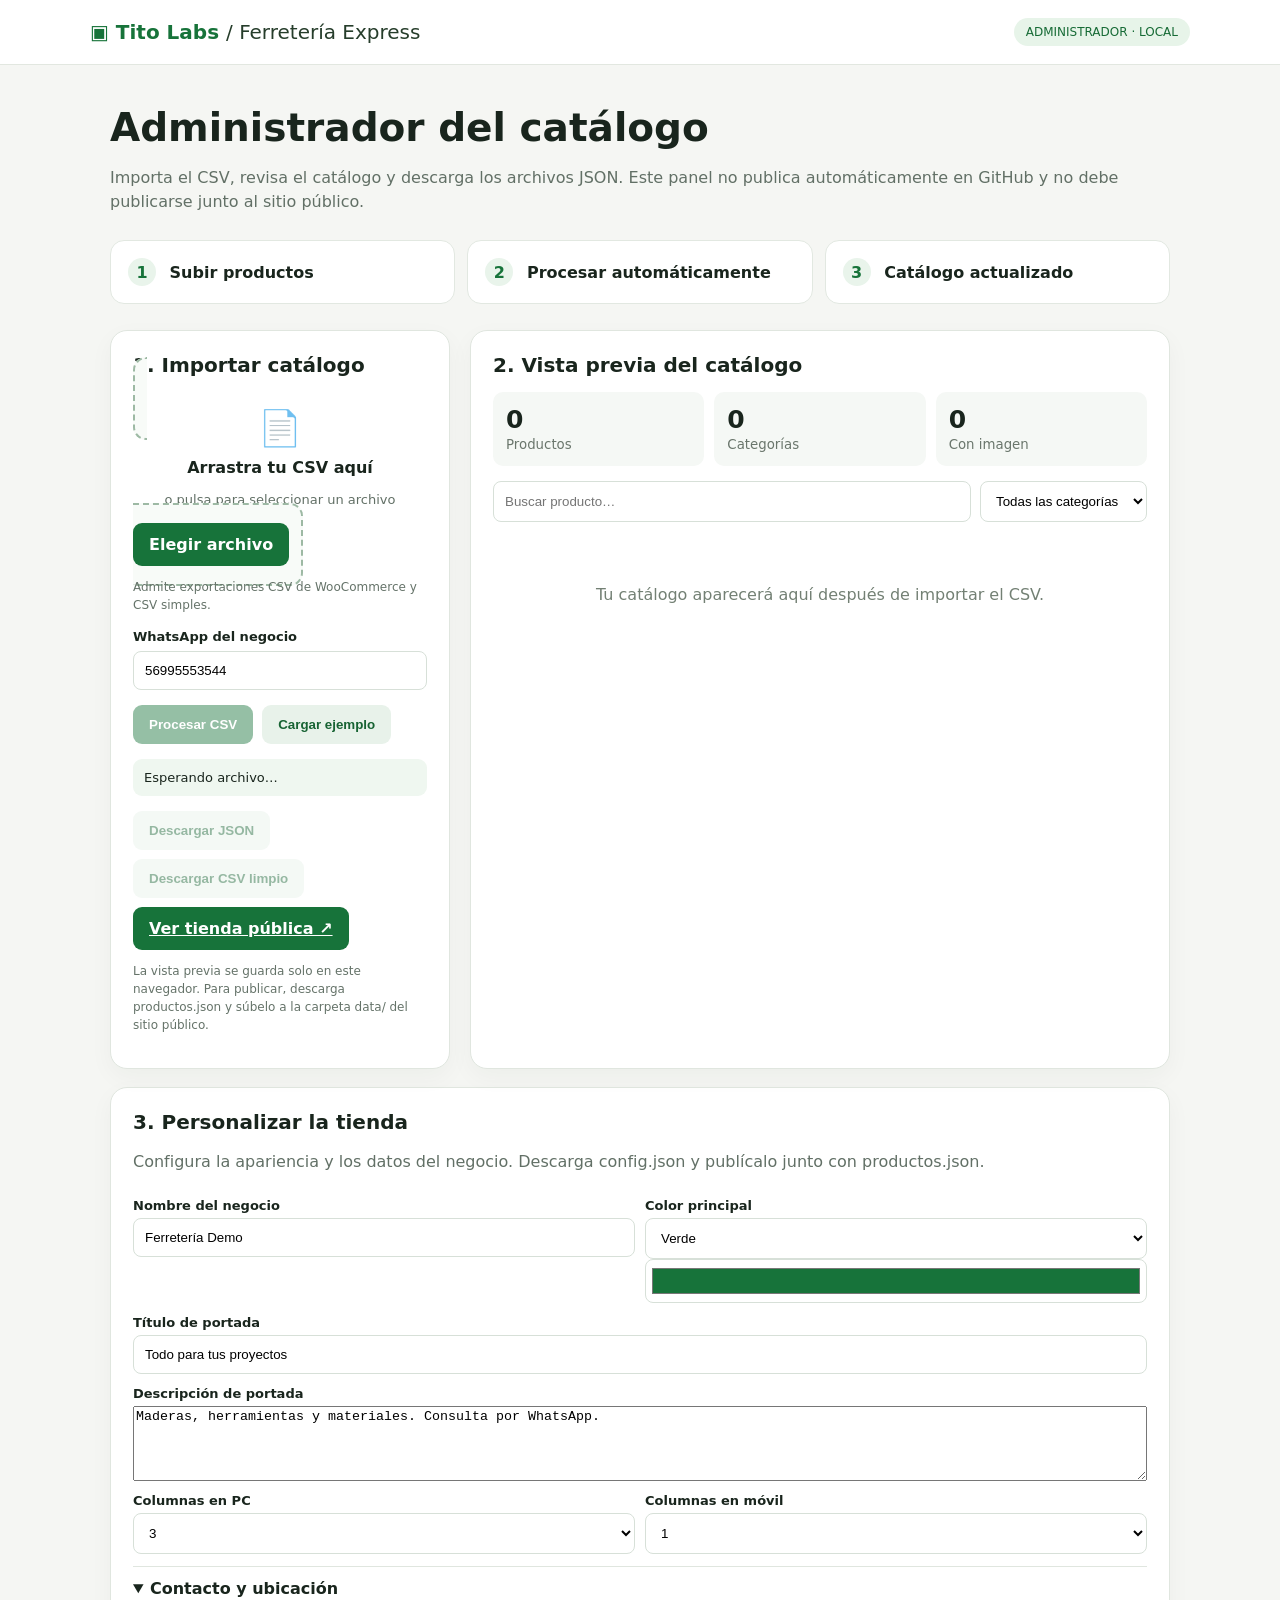
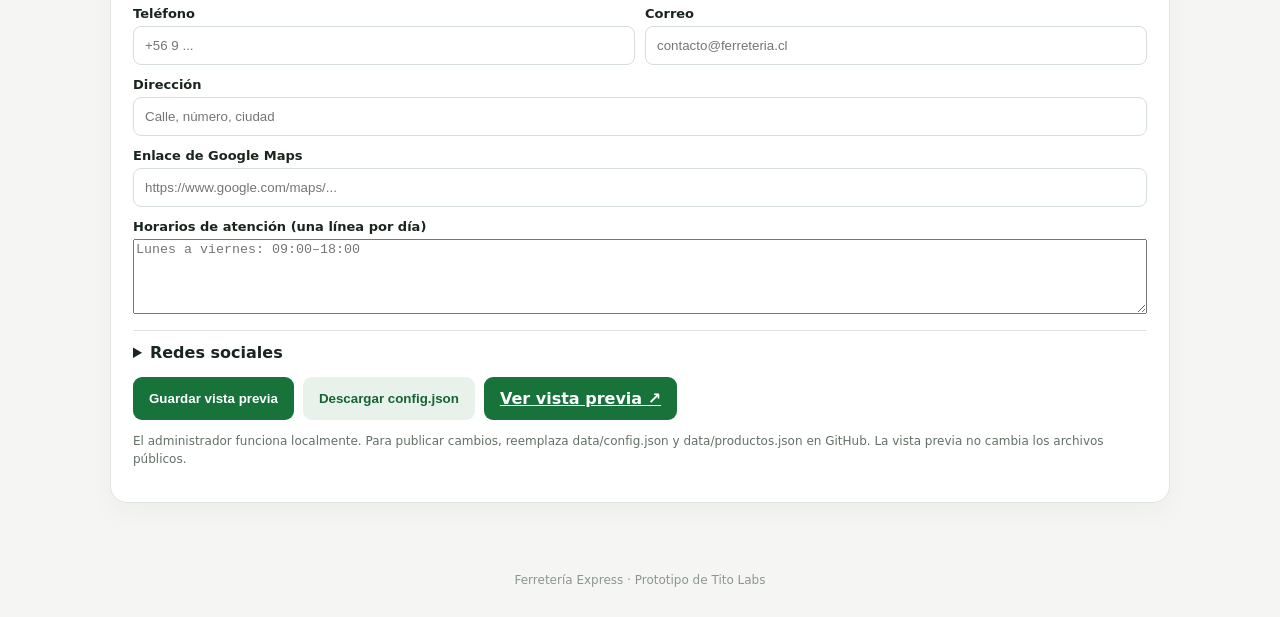
==== commit f1b02b84: "Update admin.html" ====
--- a/admin.html
+++ b/admin.html
@@ -328,7 +328,7 @@
         <main>
             <h1>Administrador del catálogo</h1>
             <p>
-                Importa el CSV, revisa el catálogo y descarga el JSON para publicarlo. Este panel no debe publicarse
+                Importa el CSV, revisa el catálogo y descarga los archivos JSON. Este panel no publica automáticamente en GitHub y no debe publicarse
                 junto al sitio público.
             </p>
             <div class="steps">
@@ -471,7 +471,7 @@
                     ><a class="button" href="index.html?preview=1" target="_blank">Ver vista previa ↗</a>
                 </div>
                 <p class="note">
-                    El administrador funciona localmente. Los cambios públicos requieren subir los JSON al hosting.
+                    El administrador funciona localmente. Para publicar cambios, reemplaza data/config.json y data/productos.json en GitHub. La vista previa no cambia los archivos públicos.
                 </p>
             </section>
         </main>
@@ -574,6 +574,7 @@
                         let fullDesc =
                             get(r, h, ["Descripcion", "Description", "Descripcion larga", "Long description"]) || desc;
                         let id = get(r, h, ["ID", "SKU", "Codigo"]) || String(i + 1);
+                        let principal = get(r, h, ["Principal", "Destacado", "Featured"]);
                         return {
                             id,
                             nombre: name,
@@ -585,6 +586,7 @@
                             descripcionCompleta: fullDesc,
                             imagen: rawImages.split(",")[0]?.trim() || "",
                             precio: price,
+                            principal: ["1", "true", "si", "sí", "yes"].includes(principal.toLowerCase()) ? "1" : "0",
                         };
                     })
                     .filter(Boolean);
@@ -651,7 +653,7 @@
                     localStorage.setItem("ferreteria_catalogo", JSON.stringify(data));
                     localStorage.setItem("ferreteria_whatsapp", $("whatsapp").value);
                     status(
-                        `✓ ${data.length} productos importados.\n✓ Categorías generadas automáticamente.\n${x.skipped ? "⚠ " + x.skipped + " filas sin nombre omitidas." : ""}\n✓ Catálogo actualizado.`
+                        `✓ ${data.length} productos importados.\n✓ Categorías generadas automáticamente.\n${x.skipped ? "⚠ " + x.skipped + " filas sin nombre omitidas." : ""}\n✓ Vista previa actualizada en este navegador.\n⚠ Para publicar: descarga productos.json y reemplaza data/productos.json en GitHub.`
                     );
                 } catch (e) {
                     status(e.message, true);
@@ -681,9 +683,9 @@
                     "productos-limpios.csv",
                     "\uFEFF" +
                         [
-                            "ID,Nombre,Categorías,Descripción,Imagen,Precio",
+                            "ID,Nombre,Categorías,Descripción,Imagen,Precio,Principal",
                             ...data.map((p) =>
-                                [p.id, p.nombre, p.categorias.join(", "), p.descripcion, p.imagen, p.precio]
+                                [p.id, p.nombre, p.categorias.join(", "), p.descripcion, p.imagen, p.precio, p.principal]
                                     .map(csvCell)
                                     .join(",")
                             ),
@@ -756,7 +758,7 @@
             function saveConfig() {
                 let c = configData();
                 localStorage.setItem("ferreteria_config_preview", JSON.stringify(c));
-                status("✓ Configuración guardada en este navegador. Abre la vista previa o descarga config.json.");
+                status("✓ Configuración guardada en este navegador. Para publicar, descarga config.json y reemplaza data/config.json en GitHub.");
                 return c;
             }
             try {
